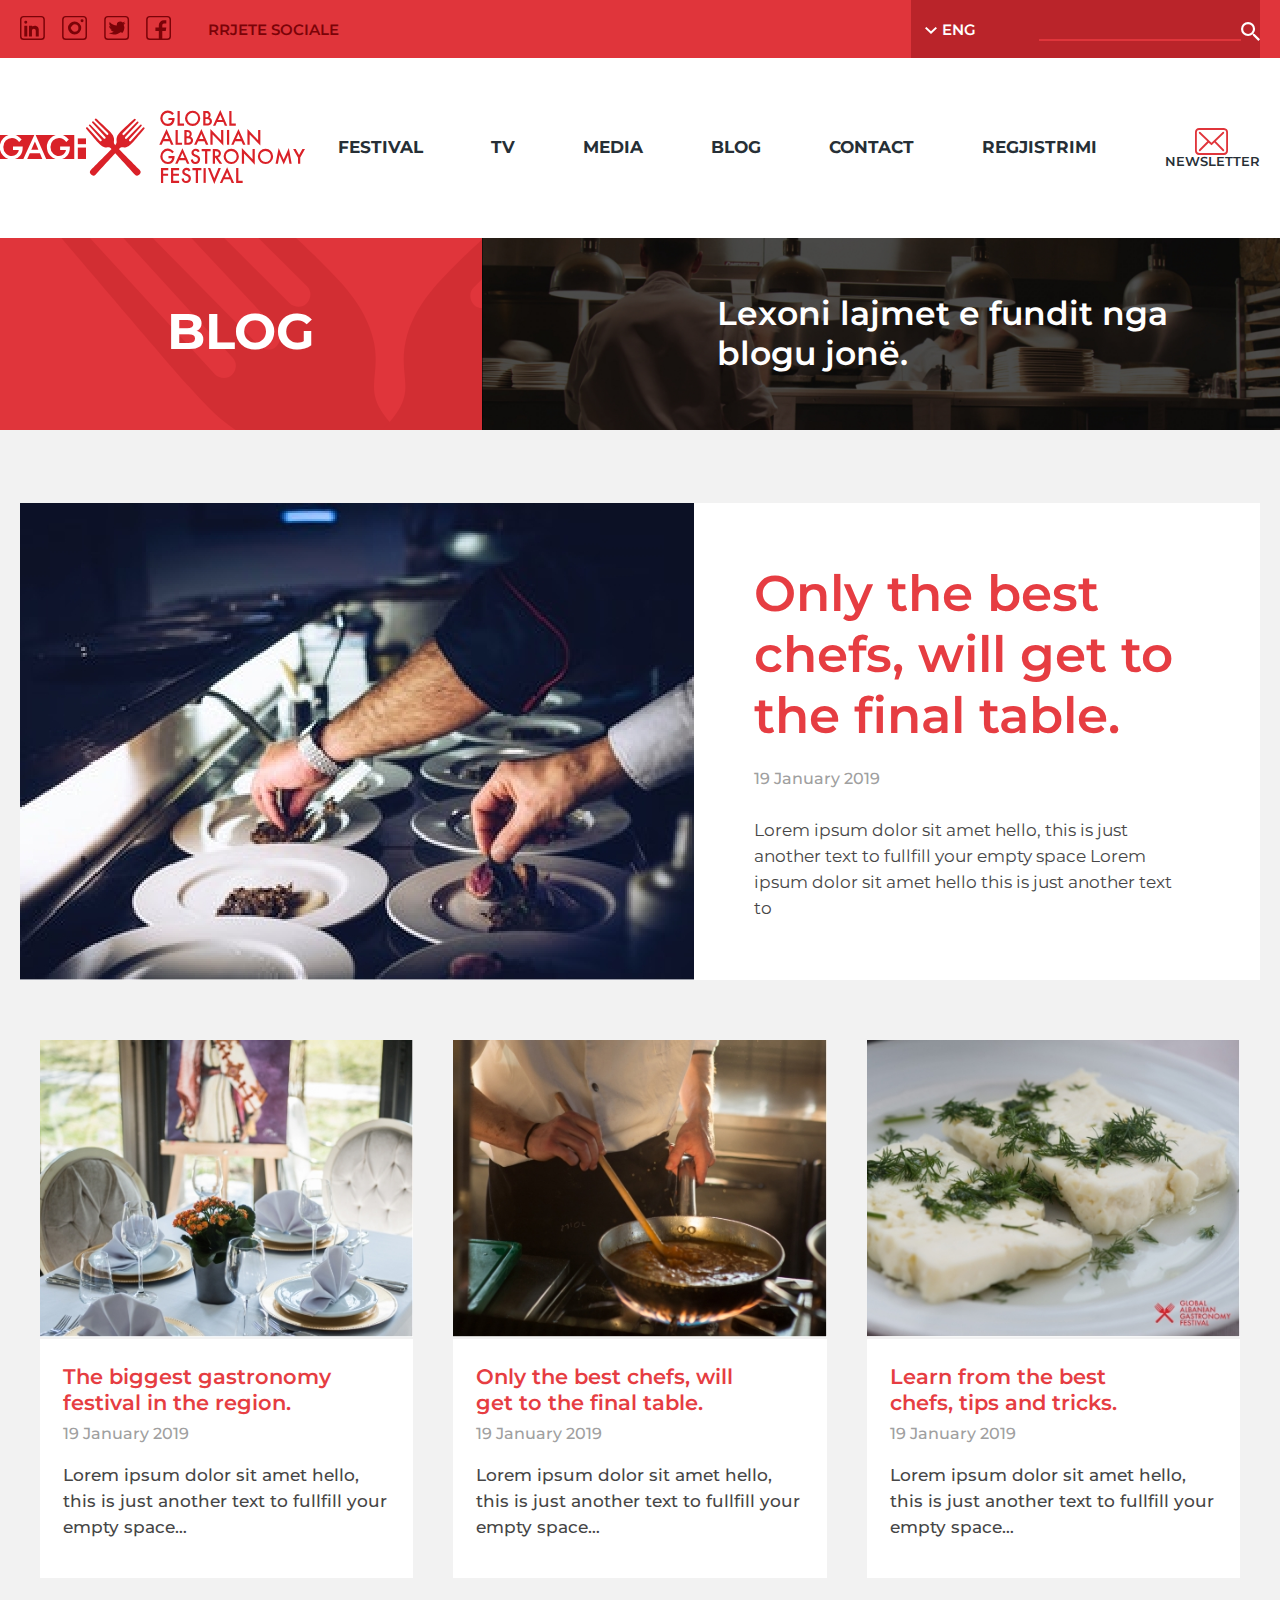
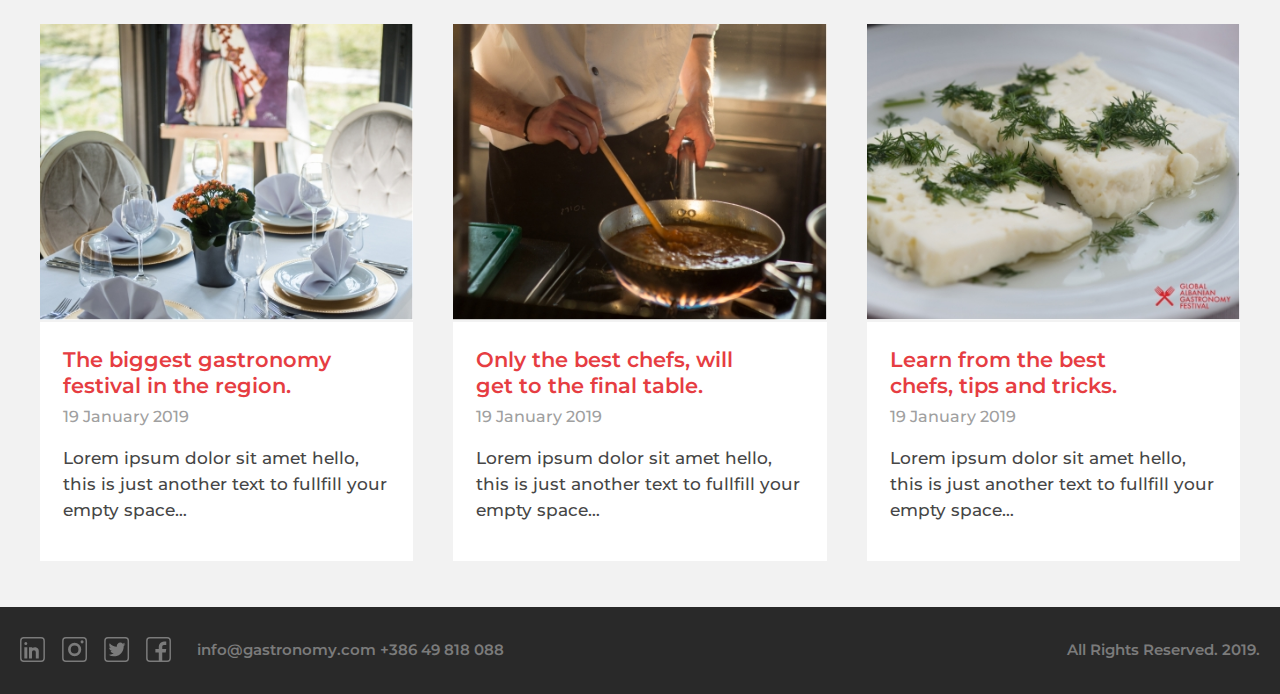
==== blog.html @ c0825c68 "added blog page" ====
<!DOCTYPE html>
<html>
  <head>
    <meta charset="utf-8" />
    <meta http-equiv="X-UA-Compatible" content="IE=edge" />
    <meta
      name="viewport"
      content="width=device-width, initial-scale=1.0, maximum-scale=1.0, user-scalable=0"
    />
    <title>Blog</title>
    <link
      href="https://fonts.googleapis.com/css2?family=Montserrat:ital,wght@0,200;0,300;0,400;0,500;0,600;0,700;1,100;1,200;1,300;1,400;1,500;1,600;1,700&display=swap"
      rel="stylesheet"
    />

    <link rel="stylesheet" href="src/css/reset.css" />
    <link rel="stylesheet" href="src/css/grid.css" />
    <link rel="stylesheet" href="src/css/style.css" />
    <link rel="stylesheet" href="src/css/responsive.css" />
  </head>

  <body>
    <!-- BEGIN HEADER -->
    <header id="header" class="main_header">
      <div class="topheader">
        <div class="container">
          <div class="header_top">
            <div class="header_wrapper">
              <div class="header_left">
                <a href="#"><img src="src/images/icons-social.svg" alt="" /></a>
                <h3>RRJETE SOCIALE</h3>
              </div>
              <div class="header_right">
                <a href="#">
                  <img
                    class="header__bottomarrow"
                    src="./src/images/icon-bottomarrow.svg"
                    alt=""
                  />
                </a>
                <h3>ENG</h3>
                <div class="header__search">
                  <input type="text" placeholder="" class="input__search" />
                  <img src="./src/images/icon-search.svg" alt="" />
                </div>
              </div>
            </div>
          </div>
        </div>
      </div>
      <div class="headerWrap">
        <a href="#"><img src="./src/images/logo1.svg" class="log1" alt="" /></a>
        <a href="#"><img src="./src/images/logo2.svg" class="log2" alt="" /></a>
        <nav class="nav_wrapper">
          <ul>
            <a href="index.html" class="li__items">
              <li>FESTIVAL</li>
            </a>
            <a href="#" class="li__items">
              <li>TV</li>
            </a>
            <a href="#" class="li__items">
              <li>MEDIA</li>
            </a>
            <a href="blog.html" class="li__items">
              <li>BLOG</li>
            </a>
            <a href="contact.html" class="li__items">
              <li>CONTACT</li>
            </a>
            <a href="#" class="li__items">
              <li>REGJISTRIMI</li>
            </a>
            <a href="#" class="newsletter_tag">
              <li>
                <span><img src="./src/images/icon-envelope.svg" alt="" /></span
                >NEWSLETTER
              </li>
            </a>
          </ul>
        </nav>
      </div>
    </header>
    <!-- END HEADER -->
    <!-- BEGIN MAIN -->
    <main id="main" class="main_content">
      <div class="mainWrap">
        <section class="block_section blog">
          <div class="blog_wrapper">
            <div class="blog_left">
              <h1>BLOG</h1>
            </div>
            <div class="blog_right">
              <h4>
                Lexoni lajmet e fundit nga blogu jonë.
              </h4>
            </div>
          </div>
        </section>
        <section class="block_section mainbox">
          <div class="container">
            <div class="mainbox_wrapper">
              <img src="./src/images/table.jpg" alt="" />
              <div class="mainbox__content">
                <h3>Only the best chefs, will get to the final table.</h3>
                <span>19 January 2019</span>
                <p>
                  Lorem ipsum dolor sit amet hello, this is just another text to
                  fullfill your empty space Lorem ipsum dolor sit amet hello
                  this is just another text to
                </p>
              </div>
            </div>
            <div class="row">
              <div class="column-4">
                <div class="box">
                  <a href="#"
                    ><img src="./src/images/box1.jpg" alt="" />
                    <div class="box__content">
                      <h3>The biggest gastronomy festival in the region.</h3>
                      <span>19 January 2019</span>
                      <p>
                        Lorem ipsum dolor sit amet hello, this is just another
                        text to fullfill your empty space…
                      </p>
                    </div>
                  </a>
                </div>
              </div>
              <div class="column-4">
                <div class="box">
                  <a href="#">
                    <img src="./src/images/box2.jpg" alt="" />
                    <div class="box__content">
                      <h3>Only the best chefs, will get to the final table.</h3>
                      <span>19 January 2019</span>
                      <p>
                        Lorem ipsum dolor sit amet hello, this is just another
                        text to fullfill your empty space…
                      </p>
                    </div>
                  </a>
                </div>
              </div>
              <div class="column-4">
                <div class="box">
                  <a href="#">
                    <img src="./src/images/box3.jpg" alt="" />
                    <div class="box__content">
                      <h3>Learn from the best chefs, tips and tricks.</h3>
                      <span>19 January 2019</span>
                      <p>
                        Lorem ipsum dolor sit amet hello, this is just another
                        text to fullfill your empty space…
                      </p>
                    </div>
                  </a>
                </div>
              </div>
            </div>
            <div class="row">
              <div class="column-4">
                <div class="box">
                  <a href="#"
                    ><img src="./src/images/box1.jpg" alt="" />
                    <div class="box__content">
                      <h3>The biggest gastronomy festival in the region.</h3>
                      <span>19 January 2019</span>
                      <p>
                        Lorem ipsum dolor sit amet hello, this is just another
                        text to fullfill your empty space…
                      </p>
                    </div>
                  </a>
                </div>
              </div>
              <div class="column-4">
                <div class="box">
                  <a href="#">
                    <img src="./src/images/box2.jpg" alt="" />
                    <div class="box__content">
                      <h3>Only the best chefs, will get to the final table.</h3>
                      <span>19 January 2019</span>
                      <p>
                        Lorem ipsum dolor sit amet hello, this is just another
                        text to fullfill your empty space…
                      </p>
                    </div>
                  </a>
                </div>
              </div>
              <div class="column-4">
                <div class="box">
                  <a href="#">
                    <img src="./src/images/box3.jpg" alt="" />
                    <div class="box__content">
                      <h3>Learn from the best chefs, tips and tricks.</h3>
                      <span>19 January 2019</span>
                      <p>
                        Lorem ipsum dolor sit amet hello, this is just another
                        text to fullfill your empty space…
                      </p>
                    </div>
                  </a>
                </div>
              </div>
            </div>
          </div>
        </section>
      </div>
    </main>
    <!-- END MAIN -->
    <!-- BEGIN FOOTER -->
    <footer id="footer" class="main_footer">
      <div class="footerWrap">
        <div class="container">
          <div class="footer_wrapper">
            <div class="left__footer">
              <img src="./src/images/icons-footer.svg" alt="" />
              <p>info@gastronomy.com +386 49 818 088</p>
            </div>
            <div class="right__footer">
              <p>All Rights Reserved. 2019.</p>
            </div>
          </div>
        </div>
      </div>
    </footer>
    <!-- END FOOTER -->
    <!-- SCRIPTS -->
    <script src="src/js/main.js" type="text/javascript"></script>
  </body>
</html>
---- src/css/grid.css ----
body,
input,
select,
option textarea {
  font-family: 'Montserrat', sans-serif;
  font-size: 14px;
  color: #262f36;
}
.container {
  width: 100%;
  max-width: 1390px;
  margin: 0 auto;
  padding: 0 20px;
}
.column-1,
.column-2,
.column-3,
.column-4,
.column-5,
.column-6,
.column-7,
.column-8,
.column-9,
.column-10,
.column-11,
.column-12 {
  float: left;
  padding: 0 20px;
  min-height: 1px;
}
.column-1 {
  width: 8.33333%;
}
.column-2 {
  width: 16.66667%;
}
.column-3 {
  width: 25%;
}
.column-4 {
  width: 33.33333%;
}
.column-5 {
  width: 41.66667%;
}
.column-6 {
  width: 50%;
}
.column-7 {
  width: 58.33333%;
}
.column-8 {
  width: 66.66667%;
}
.column-9 {
  width: 75%;
}
.column-10 {
  width: 83.33333%;
}
.column-11 {
  width: 91.66667%;
}
.column-12 {
  width: 100%;
}
---- src/css/style.css ----
a {
  color: inherit;
  text-decoration: none;
}
.block_section {
  width: 100%;
  float: left;
  clear: both;
}
/*  HEADER */
.topheader {
  background-color: #e0353b;
}
.header_top {
  background-color: #e0353b;
}
.header_wrapper {
  display: -webkit-box;
  display: -ms-flexbox;
  display: flex;
  height: 58px;
  -webkit-box-pack: justify;
  -ms-flex-pack: justify;
  justify-content: space-between;
}
.header_left {
  display: -webkit-box;
  display: -ms-flexbox;
  display: flex;
  -webkit-box-align: center;
  -ms-flex-align: center;
  align-items: center;
}
.header_left h3 {
  font-size: 15px;
  font-weight: 600;
  color: #7b0308;
  margin-left: 37px;
}
.header_right {
  background-color: #ba242a;
  display: -webkit-box;
  display: -ms-flexbox;
  display: flex;
  -webkit-box-align: center;
  -ms-flex-align: center;
  align-items: center;
}
.header__bottomarrow {
  margin-left: 14px;
  margin-right: 5px;
}
/* .dropdown_lang a {
    border: 1px solid;
    display: flex;
    padding: 10px;
    border-radius: 20px;
    margin-bottom: 10px;
  } */
.header_right h3 {
  font-size: 15px;
  font-weight: 600;
  color: #fff;
}
.header__search {
  margin-left: 63px;
  display: -webkit-box;
  display: -ms-flexbox;
  display: flex;
}
.input__search {
  border: none;
  background-color: transparent;
  border-bottom: 2px solid;
  border-color: #e0353b;
  outline: 0;
  color: #fff;
}
.header__search img {
  margin-top: 5px;
}
.headerWrap {
  max-width: 1920px;
  margin: 0 auto;
  position: relative;
  display: -webkit-box;
  display: -ms-flexbox;
  display: flex;
  width: 100%;
  -webkit-box-align: center;
  -ms-flex-align: center;
  align-items: center;
  height: 180px;
}
.log2 {
  margin-right: 232px;
}
.nav_wrapper ul {
  display: -webkit-box;
  display: -ms-flexbox;
  display: flex;
  width: 100%;
  -webkit-box-pack: center;
  -ms-flex-pack: center;
  justify-content: center;
  -webkit-box-align: center;
  -ms-flex-align: center;
  align-items: center;
}
.li__items li {
  margin-right: 28px;
  font-size: 17px;
  font-weight: 700;
  -webkit-transition: all 0.3s;
  -o-transition: all 0.3s;
  transition: all 0.3s;
  border: 1px solid;
  border-color: #e0353b;
  padding: 15px 20px;
  border: none;
}
.newsletter_tag li {
  margin-right: 0;
  font-size: 13px;
  font-weight: 600;
  padding: 15px 20px;
}
.nav_wrapper li:hover {
  border: 1px solid;
  color: #e0353b;
}
.nav_wrapper li span {
  display: -webkit-box;
  display: -ms-flexbox;
  display: flex;
  width: 100%;
  margin-left: 30px;
}
.banner_wrapper {
  max-width: 1920px;
  margin: 0 auto;
  width: 100%;
  position: relative;
}
.photo {
  background-image: url(../images/banner.jpg);
  background-repeat: no-repeat;
  height: 608px;
}
.gradient {
  position: absolute;
  bottom: 0;
}
.title__wrapper {
  position: absolute;
  bottom: 62px;
  left: 285px;
}
.title__wrapper h1 {
  font-size: 50px;
  font-weight: 600;
  color: #fff;
}
.title__wrapper h3 {
  font-size: 34px;
  font-weight: 600;
  color: #fff;
}
.boxes_section {
  background: #f2f2f2;
  padding-top: 71px;
  padding-bottom: 27px;
}
.box {
  -webkit-transition: all 0.3s ease-in;
  -o-transition: all 0.3s ease-in;
  transition: all 0.3s ease-in;
  margin-bottom: 46px;
}
.box:hover {
  -webkit-transform: scale(1.1);
  -ms-transform: scale(1.1);
  transform: scale(1.1);
}
.box__content {
  background-color: #fff;
  padding-left: 23px;
  padding-top: 25px;
}
.box__content h3 {
  font-size: 21px;
  padding-right: 79px;
  color: #e63d42;
  line-height: 26px;
  font-weight: 600;
  font-size: 21px;
  padding-bottom: 10px;
}
.box__content span {
  color: #a0a0a0;
  font-size: 16px;
  font-weight: 500;
  padding-bottom: 20px;
}
.box__content p {
  font-size: 17px;
  font-weight: 500;
  line-height: 26px;
  padding-top: 20px;
  color: #464646;
  padding-right: 18.8px;
  padding-bottom: 38px;
}
.morenews {
  background: #e0353b;
}
.news__content {
  background-image: url(../images/register.svg);
  height: 340px;
  background-position: center;
  display: -webkit-box;
  display: -ms-flexbox;
  display: flex;
  -webkit-box-orient: vertical;
  -webkit-box-direction: normal;
  -ms-flex-direction: column;
  flex-direction: column;
  -webkit-box-align: center;
  -ms-flex-align: center;
  align-items: center;
  -webkit-box-pack: center;
  -ms-flex-pack: center;
  justify-content: center;
}
.news__content p {
  font-size: 22px;
  font-weight: 400;
  line-height: 30px;
  color: #fff;
  width: 518px;
  text-align: center;
}
.news__content button {
  background: #fff;
  width: 336px;
  font-size: 25px;
  height: 73px;
  margin-top: 35px;
  font-weight: 700;
  display: flex;
  color: #e73d43;
  -webkit-box-pack: center;
  -ms-flex-pack: center;
  justify-content: center;
  -webkit-box-align: center;
  -ms-flex-align: center;
  align-items: center;
  outline: 0;
  border: none;
  -webkit-transition: all 0.3s ease-in-out;
  -o-transition: all 0.3s ease-in-out;
  transition: all 0.3s ease-in-out;
}
.register--button h2 {
  font-size: 25px;
  font-weight: 700px;
  margin-right: 28px;
}
.news__content button:hover {
  border: 1px solid black;
  outline: 1;
  cursor: pointer;
}
.videonews {
  background: url(../images/videoimage.jpg);
  background-position: center;
  background-repeat: no-repeat;
}
.news_video {
  width: 100%;
  display: -webkit-box;
  display: -ms-flexbox;
  display: flex;
  -webkit-box-orient: vertical;
  -webkit-box-direction: normal;
  -ms-flex-direction: column;
  flex-direction: column;
  height: 600px;
  -webkit-box-align: center;
  -ms-flex-align: center;
  align-items: center;
}
.news_video h4 {
  font-size: 37px;
  color: #fff;
  line-height: 56px;
  font-weight: 400;
  text-align: center;
  width: 852px;
  margin-top: 175px;
  margin-bottom: 55px;
}
.news__video--button {
  border: 1px solid #e73d43;
  font-size: 25px;
  font-weight: 400;
  padding: 31px 35px 33px;
  color: #e73d43;
  display: -webkit-box;
  display: -ms-flexbox;
  display: flex;
  -webkit-box-pack: center;
  -ms-flex-pack: center;
  justify-content: center;
  -webkit-box-align: center;
  -ms-flex-align: center;
  align-items: center;
  -webkit-transition: all 0.5s ease-in-out;
  -o-transition: all 0.5s ease-in-out;
  transition: all 0.5s ease-in-out;
}
.news__video--button img {
  margin-left: 39px;
}
.news__video--button:hover {
  color: #fff;
  background: red;
  border: 1px solid transparent;
}
.sponsors_wrapper {
  width: 100%;
  display: -webkit-box;
  display: -ms-flexbox;
  display: flex;
  -webkit-box-orient: vertical;
  -webkit-box-direction: normal;
  -ms-flex-direction: column;
  flex-direction: column;
  -webkit-box-align: center;
  -ms-flex-align: center;
  align-items: center;
  -webkit-box-pack: center;
  -ms-flex-pack: center;
  justify-content: center;
}
.sponsors__content {
  width: 498px;
  text-align: center;
}
.sponsors__content h1 {
  font-size: 35px;
  line-height: 56px;
  font-weight: 400;
  margin-top: 123px;
  margin-bottom: 33px;
}
.sponsors__content p {
  font-size: 17px;
  font-weight: 400;
  line-height: 25px;
}
.sponsors__content p:last-child {
  margin-top: 40px;
  margin-bottom: 83px;
}
.sponsors__event {
  text-align: center;
  width: 100%;
}
.sponsors__event h2 {
  font-size: 25px;
  color: #000000;
  line-height: 25px;
  font-weight: 400;
  display: -webkit-box;
  display: -ms-flexbox;
  display: flex;
  -webkit-box-orient: vertical;
  -webkit-box-direction: normal;
  -ms-flex-direction: column;
  flex-direction: column;
  -webkit-box-pack: center;
  -ms-flex-pack: center;
  justify-content: center;
  -webkit-box-align: center;
  -ms-flex-align: center;
  align-items: center;
  padding-bottom: 8px;
}
.sponsors__event span {
  width: 225px;
  height: 2px;
  background: #e73d43;
  margin-top: 8px;
}
.sponsors__event--logos {
  display: -webkit-box;
  display: -ms-flexbox;
  display: flex;
  -webkit-box-pack: center;
  -ms-flex-pack: center;
  justify-content: center;
}
.sponsors__event--logos img {
  margin-right: 64px;
}
.sponsors__event--logos img:last-child {
  margin-right: 0;
}
.contact {
  background: #f2f2f2;
}
.contact_wrapper {
  width: 100%;
  display: -webkit-box;
  display: -ms-flexbox;
  display: flex;
  -webkit-box-orient: vertical;
  -webkit-box-direction: normal;
  -ms-flex-direction: column;
  flex-direction: column;
  -webkit-box-pack: center;
  -ms-flex-pack: center;
  justify-content: center;
  -webkit-box-align: center;
  -ms-flex-align: center;
  align-items: center;
  padding-top: 83px;
  padding-bottom: 96px;
}
.contact_wrapper h1 {
  font-size: 35px;
  line-height: 25px;
  font-weight: 400;
  color: #e73d43;
  margin-bottom: 15px;
}
.contact_wrapper p {
  font-size: 18px;
  line-height: 25px;
  font-weight: 400;
  color: #464646;
  width: 390px;
  margin-bottom: 37px;
  text-align: center;
}
.form__wrapper {
  display: -webkit-box;
  display: -ms-flexbox;
  display: flex;
  -webkit-box-orient: vertical;
  -webkit-box-direction: normal;
  -ms-flex-direction: column;
  flex-direction: column;
}
.form__wrapper label {
  padding-top: 25px;
}
.form__input--email {
  background: #fff;
  outline: 0;
  border: none;
  width: 464px;
  height: 67px;
  color: #b7b7b7;
}
.contact_wrapper--submit {
  background: #e73d43;
  border: none;
  outline: 0;
  color: #fff;
  font-size: 25px;
  font-weight: 700;
  height: 67px;
  margin-top: 37px;
}
/*  END FOOTER */
.footerWrap {
  background-color: #292929;
  height: 87px;
}
.footer_wrapper {
  display: -webkit-box;
  display: -ms-flexbox;
  display: flex;
  padding-top: 30px;
}
.left__footer {
  display: -webkit-box;
  display: -ms-flexbox;
  display: flex;
  width: 100%;
  -webkit-box-align: center;
  -ms-flex-align: center;
  align-items: center;
  color: #7b7b7b;
}
.left__footer p {
  font-size: 15px;
  font-weight: 600;
  margin-left: 26px;
}
.right__footer {
  display: -webkit-box;
  display: -ms-flexbox;
  display: flex;
  width: 100%;
  -webkit-box-align: center;
  -ms-flex-align: center;
  align-items: center;
  color: #7b7b7b;
  -webkit-box-pack: end;
  -ms-flex-pack: end;
  justify-content: flex-end;
  font-size: 15px;
  font-weight: 600;
}
/* // BLOG STYLE */

.blog {
  background-color: #e0353b;
}
.blog_wrapper {
  max-width: 1920px;
  margin: 0 auto;
  width: 100%;
  display: -webkit-box;
  display: -ms-flexbox;
  display: flex;
  height: 192px;
}
.blog_left {
  width: 723px;
  background: url(../images/icon-forks.svg);
}
.blog_left h1 {
  font-size: 50px;
  font-weight: 700;
  color: #fff;
  text-align: center;
  margin-top: 69px;
}
.blog_right {
  background-image: url(../images/videoimage.jpg);
  background-size: cover;
  width: 1197px;
}
.blog_right h4 {
  font-size: 33px;
  font-weight: 600;
  color: #fff;
  line-height: 40px;
  margin-top: 55px;
  width: 516px;
  margin-left: 235px;
}
.mainbox {
  background-color: #f2f2f2;
  padding-top: 73px;
}
.mainbox_wrapper {
  display: -webkit-box;
  display: -ms-flexbox;
  display: flex;
  margin-bottom: 60px;
}
.mainbox__content {
  display: -webkit-box;
  display: -ms-flexbox;
  display: flex;
  -webkit-box-orient: vertical;
  -webkit-box-direction: normal;
  -ms-flex-direction: column;
  flex-direction: column;
  -webkit-box-pack: center;
  -ms-flex-pack: center;
  justify-content: center;
  background-color: #fff;
  padding-left: 60px;
  padding-right: 82px;
}
.mainbox__content h3 {
  font-size: 50px;
  line-height: 61px;
  color: #e63d42;
  font-weight: 600;
}
.mainbox__content p {
  font-size: 17px;
  color: #464646;
  line-height: 26px;
}
.mainbox__content span {
  color: #a0a0a0;
  font-size: 16px;
  font-weight: 500;
  margin-top: 25px;
  margin-bottom: 30px;
}
/* END OF BLOG PAGE */
---- src/css/responsive.css ----
/* This media query is used only for mobile devices */
@media only screen and (max-width: 767px) {
  .column-mob-1 {
    width: 8.33333%;
  }
  .column-mob-2 {
    width: 16.66667%;
  }
  .column-mob-3 {
    width: 25%;
  }
  .column-mob-4 {
    width: 33.33333%;
  }
  .column-mob-5 {
    width: 41.66667%;
  }
  .column-mob-6 {
    width: 50%;
  }
  .column-mob-7 {
    width: 58.33333%;
  }
  .column-mob-8 {
    width: 66.66667%;
  }
  .column-mob-9 {
    width: 75%;
  }
  .column-mob-10 {
    width: 83.33333%;
  }
  .column-mob-11 {
    width: 91.66667%;
  }
  .column-mob-12 {
    width: 100%;
  }
  
}
/* This media query is used only for small tablet devices */
@media only screen and (min-width: 768px) and (max-width: 990px) {
  .column-tab-1 {
    width: 8.33333%;
  }
  .column-tab-2 {
    width: 16.66667%;
  }
  .column-tab-3 {
    width: 25%;
  }
  .column-tab-4 {
    width: 33.33333%;
  }
  .column-tab-5 {
    width: 41.66667%;
  }
  .column-tab-6 {
    width: 50%;
  }
  .column-tab-7 {
    width: 58.33333%;
  }
  .column-tab-8 {
    width: 66.66667%;
  }
  .column-tab-9 {
    width: 75%;
  }
  .column-tab-10 {
    width: 83.33333%;
  }
  .column-tab-11 {
    width: 91.66667%;
  }
  .column-tab-12 {
    width: 100%;
  }
  
}
/* This media query is used only for big tablet devices */
@media only screen and (min-width: 991px) and (max-width: 1199px) {
  .column-tablet-big-1 {
    width: 8.33333%;
  }
  .column-tablet-big-2 {
    width: 16.66667%;
  }
  .column-tablet-big-3 {
    width: 25%;
  }
  .column-tablet-big-4 {
    width: 33.33333%;
  }
  .column-tablet-big-5 {
    width: 41.66667%;
  }
  .column-tablet-big-6 {
    width: 50%;
  }
  .column-tablet-big-7 {
    width: 58.33333%;
  }
  .column-tablet-big-8 {
    width: 66.66667%;
  }
  .column-tablet-big-9 {
    width: 75%;
  }
  .column-tablet-big-10 {
    width: 83.33333%;
  }
  .column-tablet-big-11 {
    width: 91.66667%;
  }
  .column-tablet-big-12 {
    width: 100%;
  }
}
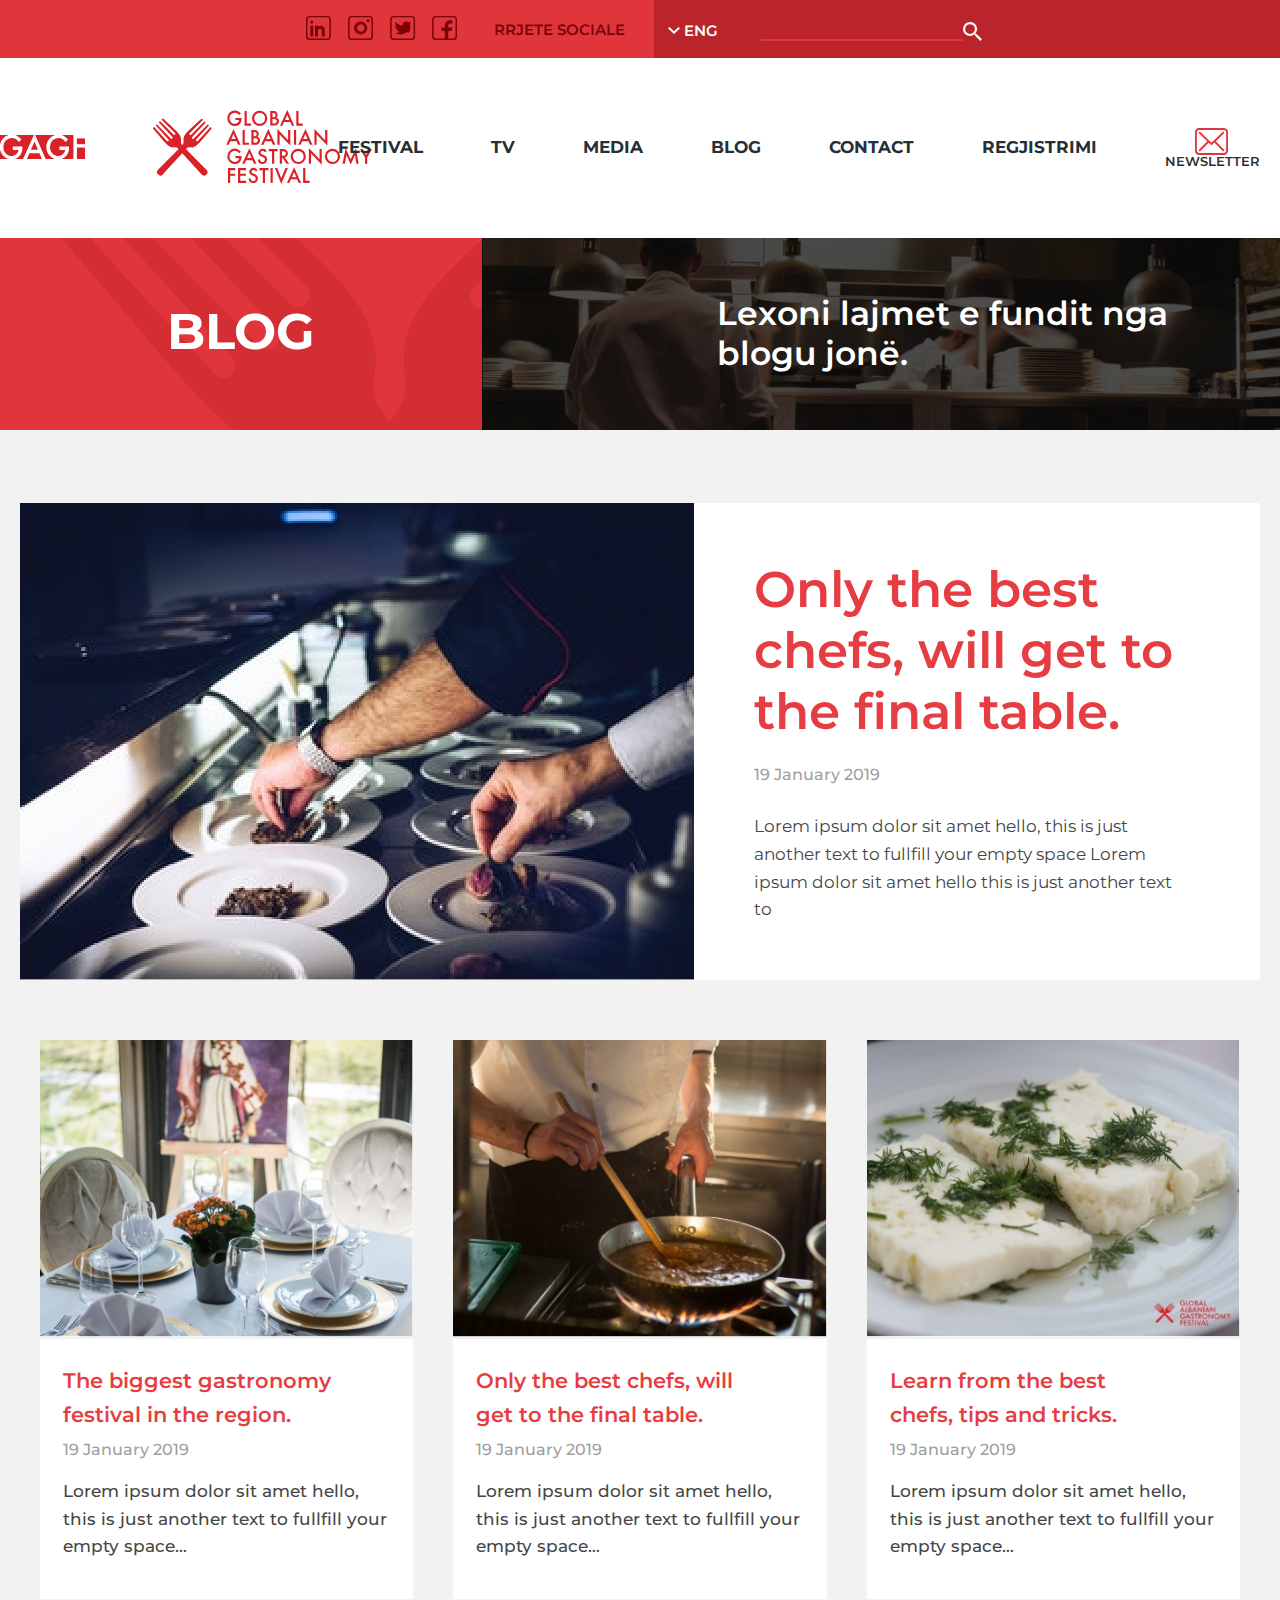
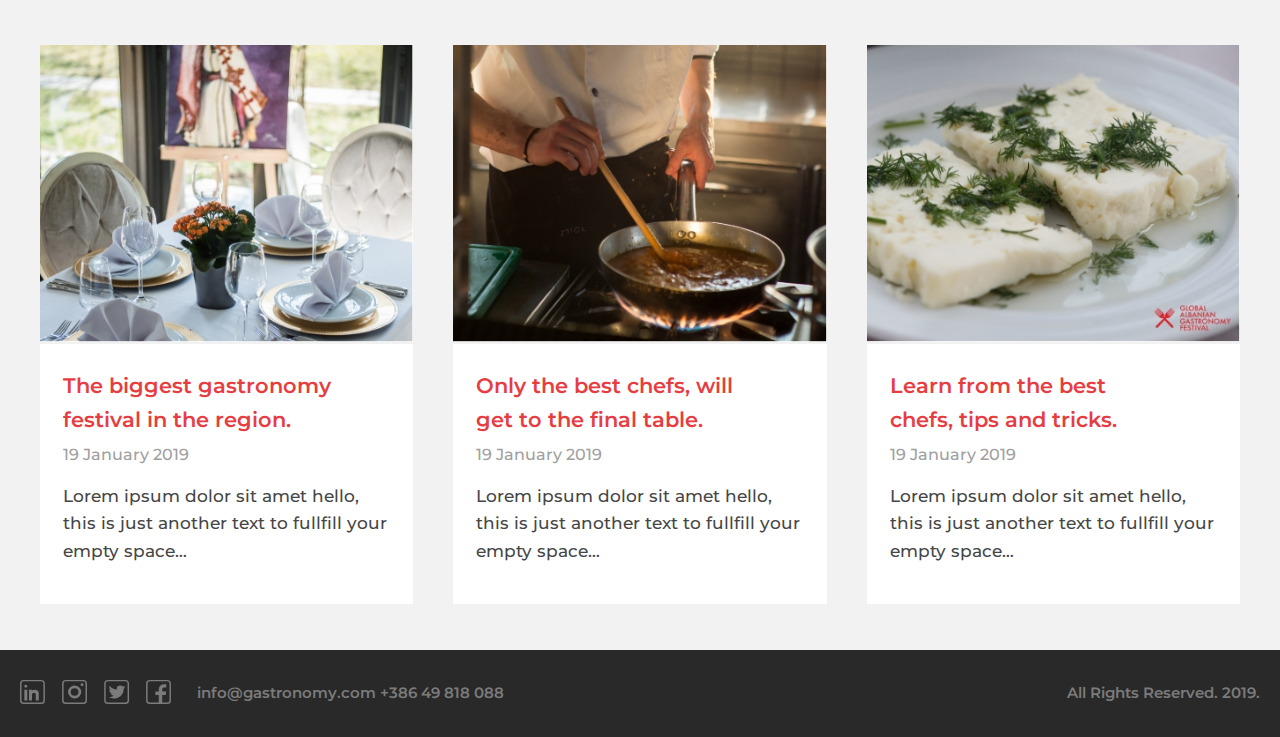
==== commit fd559b48: "fixed header and add responsive for index page" ====
--- a/blog.html
+++ b/blog.html
@@ -30,21 +30,19 @@
                 <a href="#"><img src="src/images/icons-social.svg" alt="" /></a>
                 <h3>RRJETE SOCIALE</h3>
               </div>
-              <div class="header_right">
-                <a href="#">
-                  <img
-                    class="header__bottomarrow"
-                    src="./src/images/icon-bottomarrow.svg"
-                    alt=""
-                  />
-                </a>
-                <h3>ENG</h3>
-                <div class="header__search">
-                  <input type="text" placeholder="" class="input__search" />
-                  <img src="./src/images/icon-search.svg" alt="" />
-                </div>
-              </div>
-            </div>
+            </div>
+          </div>
+        </div>
+        <div class="header_right">
+          <a href="#" class="header_right--arrow">
+            <img
+              class=""
+              src="./src/images/icon-bottomarrow.svg"
+              alt=""
+            /></a>
+          <div class="header__search">
+            <input type="text" placeholder="" class="input__search" />
+            <img src="./src/images/icon-search.svg" alt="" />
           </div>
         </div>
       </div>
--- a/src/css/style.css
+++ b/src/css/style.css
@@ -10,6 +10,7 @@
 /*  HEADER */
 .topheader {
   background-color: #e0353b;
+  display: flex;
 }
 .header_top {
   background-color: #e0353b;
@@ -30,6 +31,7 @@
   -webkit-box-align: center;
   -ms-flex-align: center;
   align-items: center;
+  padding-left: 286px;
 }
 .header_left h3 {
   font-size: 15px;
@@ -45,10 +47,25 @@
   -webkit-box-align: center;
   -ms-flex-align: center;
   align-items: center;
-}
-.header__bottomarrow {
+  padding-right: 317px;
+}
+.header_right--arrow {
+  position: relative;
+  padding-right: 25px;
+}
+.header_right--arrow img {
   margin-left: 14px;
   margin-right: 5px;
+  position: relative;
+}
+.header_right--arrow::after {
+  content: "ENG";
+    position: absolute;
+    top: 10%;
+    left: 30px;
+    font-size: 15px;
+    color: #fff;
+    font-weight: 600;
 }
 /* .dropdown_lang a {
     border: 1px solid;
@@ -93,7 +110,8 @@
   height: 180px;
 }
 .log2 {
-  margin-right: 232px;
+  margin-right: 165px;
+    margin-left: 67.6px;
 }
 .nav_wrapper ul {
   display: -webkit-box;
@@ -191,7 +209,7 @@
   font-size: 21px;
   padding-right: 79px;
   color: #e63d42;
-  line-height: 26px;
+  line-height: 1.625em;
   font-weight: 600;
   font-size: 21px;
   padding-bottom: 10px;
@@ -205,7 +223,7 @@
 .box__content p {
   font-size: 17px;
   font-weight: 500;
-  line-height: 26px;
+  line-height: 1.625em;
   padding-top: 20px;
   color: #464646;
   padding-right: 18.8px;
@@ -235,7 +253,7 @@
 .news__content p {
   font-size: 22px;
   font-weight: 400;
-  line-height: 30px;
+  line-height: 1.875em;
   color: #fff;
   width: 518px;
   text-align: center;
@@ -293,7 +311,7 @@
 .news_video h4 {
   font-size: 37px;
   color: #fff;
-  line-height: 56px;
+  line-height: 1.52em;
   font-weight: 400;
   text-align: center;
   width: 852px;
@@ -349,7 +367,7 @@
 }
 .sponsors__content h1 {
   font-size: 35px;
-  line-height: 56px;
+  line-height: 1.52em;
   font-weight: 400;
   margin-top: 123px;
   margin-bottom: 33px;
@@ -357,7 +375,7 @@
 .sponsors__content p {
   font-size: 17px;
   font-weight: 400;
-  line-height: 25px;
+  line-height: 1.563em;
 }
 .sponsors__content p:last-child {
   margin-top: 40px;
@@ -370,7 +388,7 @@
 .sponsors__event h2 {
   font-size: 25px;
   color: #000000;
-  line-height: 25px;
+  line-height: 1.563em;
   font-weight: 400;
   display: -webkit-box;
   display: -ms-flexbox;
@@ -430,14 +448,14 @@
 }
 .contact_wrapper h1 {
   font-size: 35px;
-  line-height: 25px;
+  line-height: 1.563em;
   font-weight: 400;
   color: #e73d43;
   margin-bottom: 15px;
 }
 .contact_wrapper p {
   font-size: 18px;
-  line-height: 25px;
+  line-height: 1.563em;
   font-weight: 400;
   color: #464646;
   width: 390px;
@@ -549,7 +567,7 @@
   font-size: 33px;
   font-weight: 600;
   color: #fff;
-  line-height: 40px;
+  line-height: 1.212em;
   margin-top: 55px;
   width: 516px;
   margin-left: 235px;
@@ -581,14 +599,14 @@
 }
 .mainbox__content h3 {
   font-size: 50px;
-  line-height: 61px;
+  line-height: 1.22em;
   color: #e63d42;
   font-weight: 600;
 }
 .mainbox__content p {
   font-size: 17px;
   color: #464646;
-  line-height: 26px;
+  line-height: 1.625em;
 }
 .mainbox__content span {
   color: #a0a0a0;
@@ -598,3 +616,172 @@
   margin-bottom: 30px;
 }
 /* END OF BLOG PAGE */
+/* CONTACT PAGE */
+.title {
+  width: 100%;
+  display: -webkit-box;
+  display: -ms-flexbox;
+  display: flex;
+  height: 210px;
+  -webkit-box-align: center;
+  -ms-flex-align: center;
+  align-items: center;
+}
+.title h1 {
+  width: 1145.31px;
+  font-size: 50px;
+  line-height: 1.212em;
+  color: #e63d42;
+  font-weight: 600;
+}
+.content_wrapper {
+  display: -webkit-box;
+  display: -ms-flexbox;
+  display: flex;
+}
+.article {
+  padding-right: 85px;
+}
+.article_image {
+  margin-bottom: 28px;
+}
+.article p {
+  font-size: 17px;
+  line-height: 1.625em;
+  font-weight: 500px;
+  color: #464646;
+  margin-bottom: 45px;
+  width: 673.1px;
+}
+.article span:first-child {
+  padding-top: 50px;
+}
+.article p span {
+  font-size: 50px;
+  color: #e73d43;
+}
+.article h3 {
+  font-size: 25px;
+  font-weight: 600;
+  color: #242424;
+  margin-bottom: 10px;
+}
+.article h4 {
+  font-family: "Playfair Display", serif;
+  font-weight: 700;
+  font-style: italic;
+  color: #e63d42;
+  font-size: 30px;
+  margin-bottom: 48px;
+}
+.article__icons {
+  display: -webkit-box;
+  display: -ms-flexbox;
+  display: flex;
+  -webkit-box-align: center;
+  -ms-flex-align: center;
+  align-items: center;
+  margin-bottom: 67px;
+}
+.article__icons h5 {
+  font-size: 18px;
+  font-weight: 600;
+  color: #464646;
+  margin-left: 16px;
+}
+.aside_contact {
+  display: -webkit-box;
+  display: -ms-flexbox;
+  display: flex;
+  -webkit-box-orient: vertical;
+  -webkit-box-direction: normal;
+  -ms-flex-direction: column;
+  flex-direction: column;
+  width: 524px;
+  -webkit-box-pack: center;
+  -ms-flex-pack: center;
+  justify-content: center;
+  -webkit-box-align: center;
+  -ms-flex-align: center;
+  align-items: center;
+}
+.aside__contact-wrapper {
+  display: -webkit-box;
+  display: -ms-flexbox;
+  display: flex;
+  -webkit-box-orient: vertical;
+  -webkit-box-direction: normal;
+  -ms-flex-direction: column;
+  flex-direction: column;
+  width: 100%;
+  padding-right: 60px;
+}
+.aside_contact h1 {
+  font-size: 29px;
+  line-height: 1.563em;
+  color: #e0353b;
+  margin-top: 82.1px;
+  margin-bottom: 28px;
+}
+.aside_contact p {
+  width: 384px;
+  font-size: 18px;
+  color: #464646;
+  line-height: 1.563em;
+  margin-bottom: 31px;
+}
+.aside__contact-wrapper label {
+  padding-top: 25px;
+}
+.aside__text--news {
+  font-size: 22px;
+  font-weight: 600;
+  color: #e0353b;
+  margin-top: 46.3px;
+  padding-bottom: 10px;
+  position: relative;
+  margin-bottom: 22.1px;
+}
+.aside__text--news::after {
+  content: "";
+  width: 458px;
+  height: 1px;
+  background: #242424;
+  position: absolute;
+  left: 0;
+  bottom: 0;
+}
+.aside__boxes {
+  width: 458.59px;
+  -webkit-transition: all 1s ease-in;
+  -o-transition: all 1s ease-in;
+  transition: all 1s ease-in;
+}
+.aside__boxes img {
+  width: 458.59px;
+  height: 234.1px;
+}
+.aside__boxes--content {
+  background: #fff;
+  margin-bottom: 35px;
+  padding: 26.6px 96px 23.6px 23px;
+}
+.aside__boxes--content h3 {
+  font-size: 22px;
+  color: #e63d42;
+  line-height: 1.625em;
+  font-weight: 600;
+  font-size: 22px;
+  padding-bottom: 1px;
+}
+.aside__boxes--content span {
+  color: #a0a0a0;
+  font-size: 16px;
+  font-weight: 500;
+  padding-bottom: 20px;
+}
+.aside__boxes:hover {
+  -webkit-transform: rotate(360deg);
+  -ms-transform: rotate(360deg);
+  transform: rotate(360deg);
+}
--- a/src/css/responsive.css
+++ b/src/css/responsive.css
@@ -1,5 +1,90 @@
 /* This media query is used only for mobile devices */
 @media only screen and (max-width: 767px) {
+
+  .topheader {
+    display: block;
+  }
+  .header_right {
+    padding: 0 20px;
+    width: 100%;
+    height: 53px;
+    justify-content: space-between;
+  }
+  .header_right--arrow img {
+    margin: 0;
+}
+.header_right--arrow::after {
+   left: 20px;
+  
+}
+
+  .header_left {
+    padding: 0;
+    justify-content: space-between;
+    width: 100%;
+  }
+
+    /* MAIN RESPONSIVE */
+  .photo {
+    height: 250px;
+    background-size: cover;
+  }
+  .title__wrapper {
+    position: absolute;
+    bottom: 10px;
+    left: 15px;
+    padding: 0 10px;
+}
+.title__wrapper h1 {
+  font-size: 35px;
+}
+  .title__wrapper h3 {
+    font-size: 20px;
+    margin-top: 10px;
+  }
+  .box__content h3 {
+    padding-right: 0;
+}
+.news__content p {
+  width: 100%;
+}
+.news_video {
+  height: 470px;
+}
+.news_video h4 {
+    font-size: 30px;
+    margin-top: 60px;
+    width: 100%;
+}
+.sponsors__content {
+  width: 100%;
+}
+.sponsors__content h1 {
+  margin-top: 30px;
+  margin-bottom: 20px;
+}
+.sponsors__event--logos {
+  display: block;
+}
+.sponsors__event--logos img {
+  margin-top: 10px;
+  margin-right: 0;
+}
+.contact_wrapper h1 {
+  text-align: center;
+  font-size: 30px;
+}
+.contact_wrapper p {
+  width: 100%;
+  font-size: 15px;
+}
+.form__input--email {
+  width: 100%;
+}
+.footer_wrapper {
+  flex-direction: column;
+}
+
   .column-mob-1 {
     width: 8.33333%;
   }
